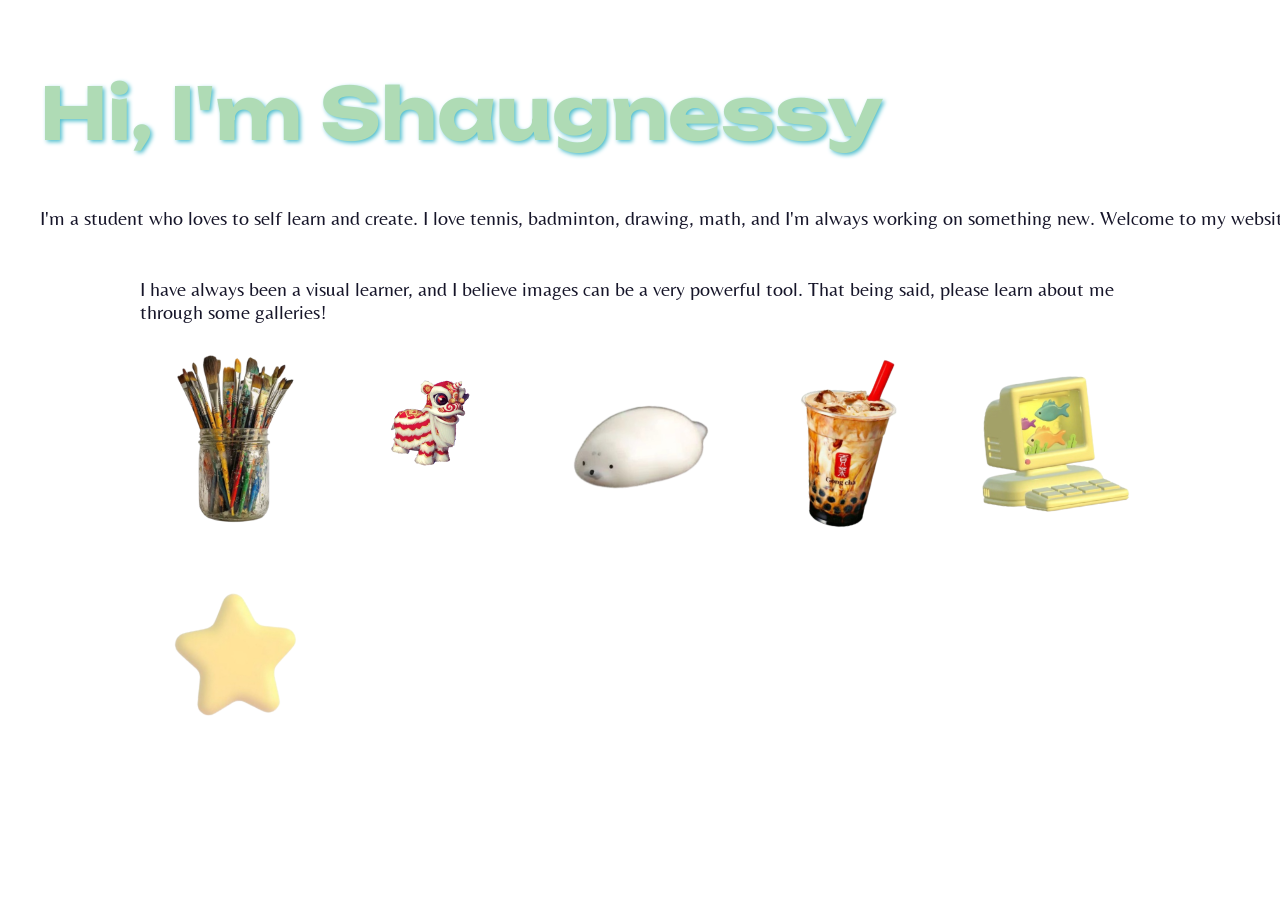
==== index.html @ 27c122ce "minor edits to text" ====
<!DOCTYPE html>
<html lang="en">
    <head>
        <title>Shaugnessy's website</title>
        <!-- getting google fonts -->
        <link rel="preconnect" href="https://fonts.googleapis.com">
        <link rel="preconnect" href="https://fonts.gstatic.com" crossorigin>
        <link href="https://fonts.googleapis.com/css2?family=Unbounded:wght@200..900&display=swap" rel="stylesheet">
        <link href="https://fonts.googleapis.com/css2?family=Belleza&family=Unbounded:wght@200..900&display=swap" rel="stylesheet">

        <link rel="stylesheet" href="shaugnessy.css" />
    </head>
    <body> 
        <div class="hero">
            <div class="hero-left">
                <h1>Hi, I'm Shaugnessy</h1>
                <div class="intro">
                    <p>I'm a student who loves to self learn and create. I love tennis, badminton, drawing, math, and I'm always working on something new. Welcome to my website!</p>
                </div>
            </div>
        </div>

        <section id="projects">
            <div class="section-heading">
                <p>I have always been a visual learner, and I believe images can be a very powerful tool. That being said, please learn about me through some galleries!</p>
            </div>

            <div class="gallery-icon-grid">
                <a class="gallery-icon-card" href="art-gallery.html" data-label="Art Gallery">
                    <img src="brushes.png" alt="Art Gallery" class="gallery-icon-image">
                    <span class="gallery-label"></span>
                </a>

                <a class="gallery-icon-card" href="hobby-gallery.html" data-label="Hobby Gallery">
                    <img src="lion-dance.png" alt="Hobby Gallery" class="gallery-icon-image">
                    <span class="gallery-label"></span>
                </a>

                <a class="gallery-icon-card" href="daily-life-gallery.html" data-label="Daily Life Gallery">
                    <img src="seal.png" alt="Daily Life Gallery" class="gallery-icon-image">
                    <span class="gallery-label"></span>
                </a>

                <a class="gallery-icon-card" href="bubble-tea-gallery.html" data-label="Bubble Tea Gallery">
                    <img src="bubble-tea.png" alt="Bubble Tea Gallery" class="gallery-icon-image">
                    <span class="gallery-label"></span>
                </a>

                <a class="gallery-icon-card" href="goals-gallery.html" data-label="Goals Gallery">
                    <img src="computer-fish.png" alt="Goals Gallery" class="gallery-icon-image">
                    <span class="gallery-label"></span>
                </a>

                <a class="gallery-icon-card" href="in-progress-gallery.html" data-label="In Progress Gallery">
                    <img src="star.png" alt="In Progress Gallery" class="gallery-icon-image">
                    <span class="gallery-label"></span>
                </a>
            </div>
        </section>

        <audio id="pencilSound" preload="auto" src="pencil-scratch.mp3"></audio>

        <script>
            const cards = document.querySelectorAll('.gallery-icon-card');
            const sound = document.getElementById('pencilSound');

            function typeLabel(label, text) {
                label.textContent = '';
                let i = 0;
                const interval = setInterval(() => {
                    label.textContent += text[i] || '';
                    i += 1;
                    if (i >= text.length) {
                        clearInterval(interval);
                    }
                }, 35);
                label.dataset.interval = interval;
            }

            cards.forEach(card => {
                const label = card.querySelector('.gallery-label');
                const text = card.dataset.label;

                card.addEventListener('mouseenter', () => {
                    if (sound) {
                        sound.currentTime = 0;
                        sound.play().catch(() => {});
                    }
                    label.textContent = '';
                    typeLabel(label, text);
                });

                card.addEventListener('mouseleave', () => {
                    if (sound) {
                        sound.pause();
                        sound.currentTime = 0;
                    }
                    clearInterval(label.dataset.interval);
                    label.textContent = '';
                });
            });
        </script>

    </body>
</html>
---- shaugnessy.css ----
body {
    background-image: url("https://i.pinimg.com/736x/6d/67/3e/6d673e717aab5b8515f4d5ce5f0f28a6.jpg");
    text-align: center;
    font-family: monospace;
    color:rgb(68, 48, 32);
    animation: fadeIn 1s ease-in;
}

html{
    scroll-behavior: smooth;
}

img {
    max-width: 100%;
    display: block;
}

h1 {
    font-size: 72px;
    font-family: 'Unbounded', 'Times New Roman', serif;
    color: rgb(175, 219, 181);
    text-shadow: 2px 2px 4px #51bfce;
    white-space: nowrap;
}

p{ 
    font-size: 20px;
    font-family: 'Belleza', 'Unbounded', monospace;
    color: rgb(22, 21, 41);
}

.hero {
    display: flex;
    flex-wrap: wrap;
    align-items: flex-start;
    justify-content: space-between;
    gap: 40px;
    margin: 20px auto;
    max-width: 1200px;
    padding: 0 20px;
}

.hero-left {
    flex: 1 1 420px;
    max-width: 520px;
    text-align: left;
    margin-right: auto;
}

.intro {
    text-align: left;
    margin-top: 20px;
    padding-left: 0;
    max-width: 560px;
}

.intro p {
    white-space: nowrap;
    margin: 0;
}

@keyframes fadeIn {
    from {
        opacity: 0;
    }
    to {
        opacity: 1;
    }
}

section {
    margin: 8px auto 24px;
    max-width: 1000px;
    padding: 8px 24px 24px;
}

.section-heading {
    text-align: left;
    margin-bottom: 24px;
}

.section-heading h2 {
    font-family: 'Unbounded', 'Times New Roman', serif;
    color: rgb(68, 48, 32);
    margin-bottom: 8px;
    font-size: 32px;
}

.gallery-icon-grid {
    display: grid;
    grid-template-columns: repeat(auto-fit, minmax(180px, 1fr));
    gap: 18px;
    justify-items: center;
}

.gallery-icon-card {
    position: relative;
    display: flex;
    flex-direction: column;
    align-items: center;
    text-decoration: none;
    overflow: visible;
    transition: transform 0.25s ease;
}

.gallery-label {
    margin-top: 10px;
    color: rgb(92, 58, 32);
    font-family: 'Unbounded', 'Times New Roman', serif;
    font-size: 15px;
    letter-spacing: 0.06em;
    opacity: 0;
    transform: translateY(6px);
    white-space: nowrap;
    overflow: hidden;
    text-align: center;
    background: transparent;
    padding: 0;
    border: none;
}

.gallery-icon-card:hover .gallery-label {
    opacity: 1;
    transform: translateY(0);
}

.gallery-icon-card:hover {
    transform: rotate(-8deg);
}

.gallery-icon-card:nth-child(2) {
    transform: rotate(6deg);
}

.gallery-icon-card:nth-child(3) {
    transform: rotate(-5deg);
}

.gallery-icon-card:nth-child(4) {
    transform: rotate(7deg);
}

.gallery-icon-card:nth-child(5) {
    transform: rotate(-6deg);
}

.gallery-icon-card:nth-child(6) {
    transform: rotate(5deg);
}

.gallery-icon-card:hover {
    transform: translateY(-4px) rotate(0deg);
}

.gallery-icon-image {
    width: 100%;
    max-width: 260px;
    height: auto;
    object-fit: contain;
    display: block;
    border-radius: 0;
    border: none;
    filter: none;
    background: transparent;
}

.portfolio-grid {
    display: grid;
    grid-template-columns: repeat(auto-fit, minmax(220px, 1fr));
    gap: 24px;
}

.portfolio-card {
    background: rgba(255, 255, 255, 0.95);
    border-radius: 18px;
    overflow: hidden;
    box-shadow: 0 10px 24px rgba(68, 48, 32, 0.12);
    transition: transform 0.2s ease, box-shadow 0.2s ease;
    cursor: pointer;
}

.portfolio-card:hover {
    transform: translateY(-4px);
    box-shadow: 0 14px 28px rgba(68, 48, 32, 0.18);
}

.portfolio-card img {
    width: 100%;
    height: 180px;
    object-fit: cover;
}

.image-modal {
    position: fixed;
    inset: 0;
    background: rgba(20, 18, 22, 0.8);
    display: none;
    align-items: center;
    justify-content: center;
    padding: 24px;
    z-index: 1000;
}

.image-modal.active {
    display: flex;
}

.image-modal-content {
    position: relative;
    max-width: min(90vw, 900px);
    background: white;
    border-radius: 20px;
    padding: 20px;
    box-shadow: 0 20px 40px rgba(0, 0, 0, 0.25);
}

.image-modal-content img {
    width: min(80vw, 760px);
    max-height: 75vh;
    object-fit: contain;
    border-radius: 12px;
}

.image-modal-content p {
    margin: 12px 0 0;
    text-align: center;
    font-size: 18px;
    color: rgb(68, 48, 32);
}

.image-modal-close {
    position: absolute;
    top: 10px;
    right: 10px;
    border: none;
    background: rgba(68, 48, 32, 0.9);
    color: white;
    width: 36px;
    height: 36px;
    border-radius: 50%;
    font-size: 24px;
    cursor: pointer;
}

body.modal-open {
    overflow: hidden;
}

.portfolio-info {
    padding: 16px;
    text-align: left;
}

.portfolio-info h3 {
    font-family: 'Unbounded', 'Times New Roman', serif;
    margin: 0 0 6px;
    color: rgb(68, 48, 32);
    font-size: 18px;
}

.portfolio-info p {
    margin: 0;
    font-size: 15px;
    line-height: 1.5;
    color: rgb(92, 74, 56);
}
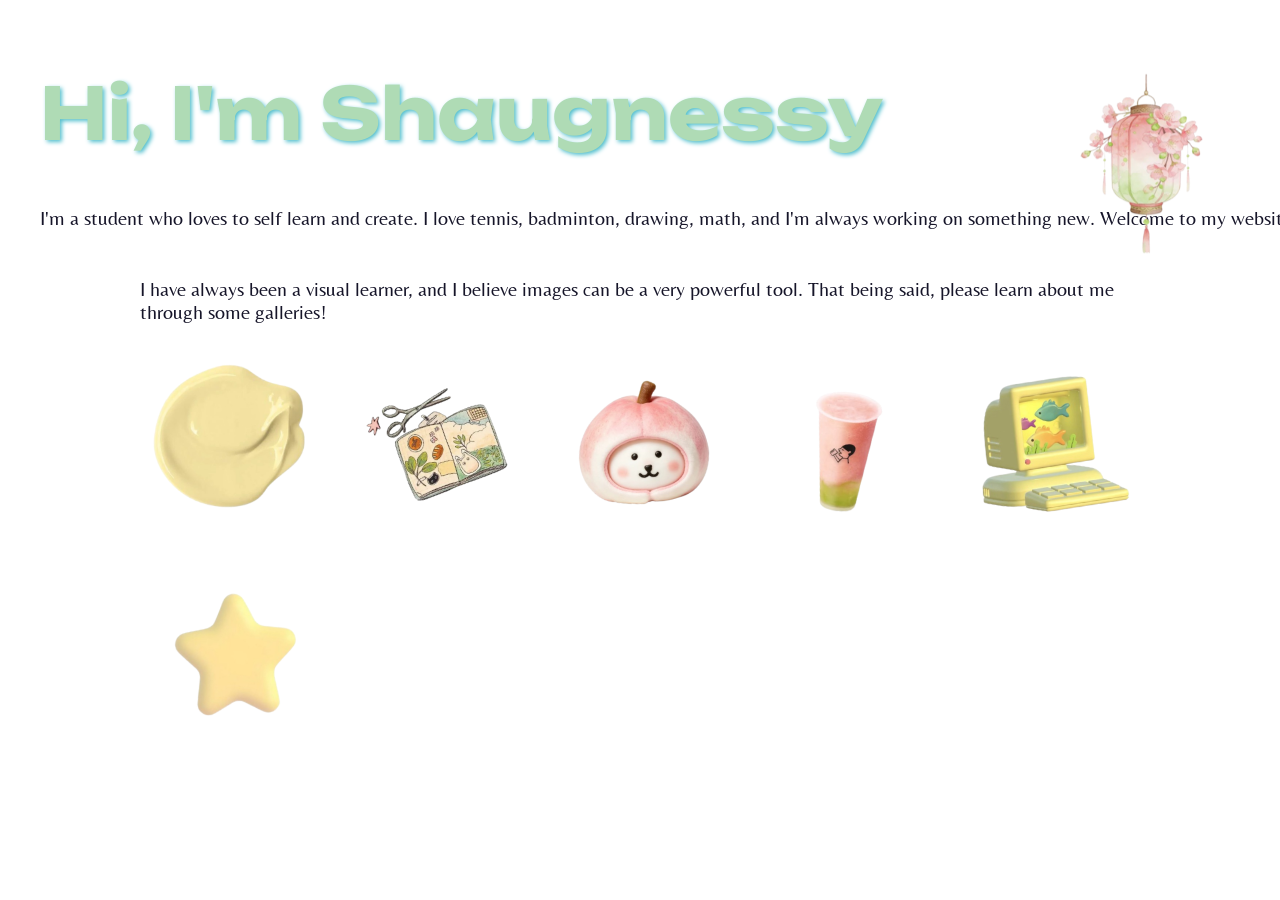
==== commit 2aee3ea5: "new icons and mouse trail" ====
--- a/index.html
+++ b/index.html
@@ -11,6 +11,9 @@
         <link rel="stylesheet" href="shaugnessy.css" />
     </head>
     <body> 
+        <div id="nature-trail"></div>
+        <div id="lantern"></div>
+
         <div class="hero">
             <div class="hero-left">
                 <h1>Hi, I'm Shaugnessy</h1>
@@ -63,6 +66,33 @@
         <script>
             const cards = document.querySelectorAll('.gallery-icon-card');
             const sound = document.getElementById('pencilSound');
+            const natureTrail = document.getElementById('nature-trail');
+
+            function createNaturePiece(x, y) {
+                const piece = document.createElement('div');
+                const types = ['petal', 'leaf', 'flower'];
+                const type = types[Math.floor(Math.random() * types.length)];
+                piece.className = `nature-piece ${type}`;
+                piece.style.left = `${x}px`;
+                piece.style.top = `${y}px`;
+                piece.style.setProperty('--rotate', `${Math.random() * 360}deg`);
+                piece.style.setProperty('--drift-x', `${(Math.random() - 0.5) * 80}px`);
+                natureTrail.appendChild(piece);
+
+                setTimeout(() => piece.remove(), 1100);
+            }
+
+            let lastSpawnTime = 0;
+            const spawnInterval = 110;
+
+            document.addEventListener('mousemove', (event) => {
+                const now = performance.now();
+                if (now - lastSpawnTime < spawnInterval) {
+                    return;
+                }
+                lastSpawnTime = now;
+                createNaturePiece(event.clientX, event.clientY);
+            });
 
             function typeLabel(label, text) {
                 label.textContent = '';
--- a/shaugnessy.css
+++ b/shaugnessy.css
@@ -4,6 +4,92 @@
     font-family: monospace;
     color:rgb(68, 48, 32);
     animation: fadeIn 1s ease-in;
+    position: relative;
+    overflow-x: hidden;
+}
+
+#nature-trail {
+    position: fixed;
+    inset: 0;
+    pointer-events: none;
+    z-index: 9999;
+}
+
+#lantern {
+    position: fixed;
+    top: 24px;
+    right: 34px;
+    width: 200px;
+    height: 280px;
+    background-image: url('lantern.png');
+    background-size: contain;
+    background-repeat: no-repeat;
+    background-position: center;
+    pointer-events: none;
+    animation: lanternDrop 1.4s ease-out forwards;
+    z-index: 10000;
+}
+
+@keyframes lanternDrop {
+    0% {
+        transform: translateY(-160px) scale(0.9);
+        opacity: 0;
+    }
+    60% {
+        transform: translateY(10px) scale(1);
+        opacity: 1;
+    }
+    100% {
+        transform: translateY(0) scale(1);
+        opacity: 1;
+    }
+}
+
+.nature-piece {
+    position: absolute;
+    transform: translate(-50%, -50%) rotate(var(--rotate));
+    opacity: 0;
+    animation: natureFloat 1.1s ease-out forwards;
+}
+
+.petal,
+.leaf,
+.flower {
+    width: 45px;
+    height: 45px;
+    background-repeat: no-repeat;
+    background-position: center;
+    background-size: contain;
+    display: inline-block;
+    background-color: transparent;
+}
+
+.petal {
+    background-image: url('petal.png');
+}
+
+.leaf {
+    background-image: url('leaf.png');
+    border-radius: 50% 40% 50% 40%;
+}
+
+.flower {
+    background-image: url('flower.png');
+    border-radius: 50%;
+}
+
+@keyframes natureFloat {
+    0% {
+        opacity: 0;
+        transform: translate(-50%, -50%) rotate(var(--rotate)) scale(0.6);
+    }
+    20% {
+        opacity: 0.8;
+    }
+    100% {
+        opacity: 0;
+        transform: translate(calc(-50% + var(--drift-x)), calc(-50% - 110px)) rotate(calc(var(--rotate) + 35deg)) scale(1.2);
+    }
 }
 
 html{
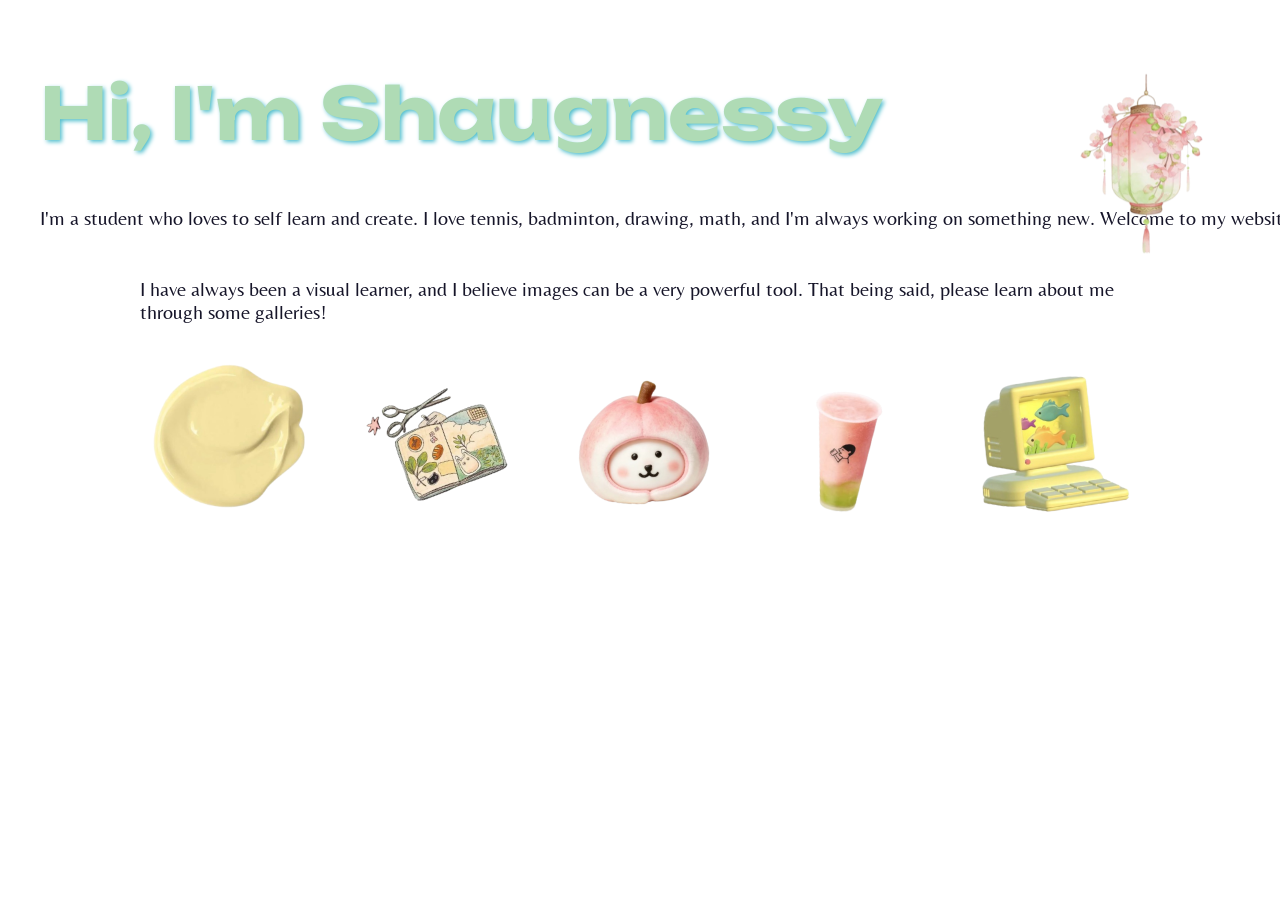
==== commit c41ab060: "updated icons" ====
--- a/index.html
+++ b/index.html
@@ -54,10 +54,6 @@
                     <span class="gallery-label"></span>
                 </a>
 
-                <a class="gallery-icon-card" href="in-progress-gallery.html" data-label="In Progress Gallery">
-                    <img src="star.png" alt="In Progress Gallery" class="gallery-icon-image">
-                    <span class="gallery-label"></span>
-                </a>
             </div>
         </section>
 
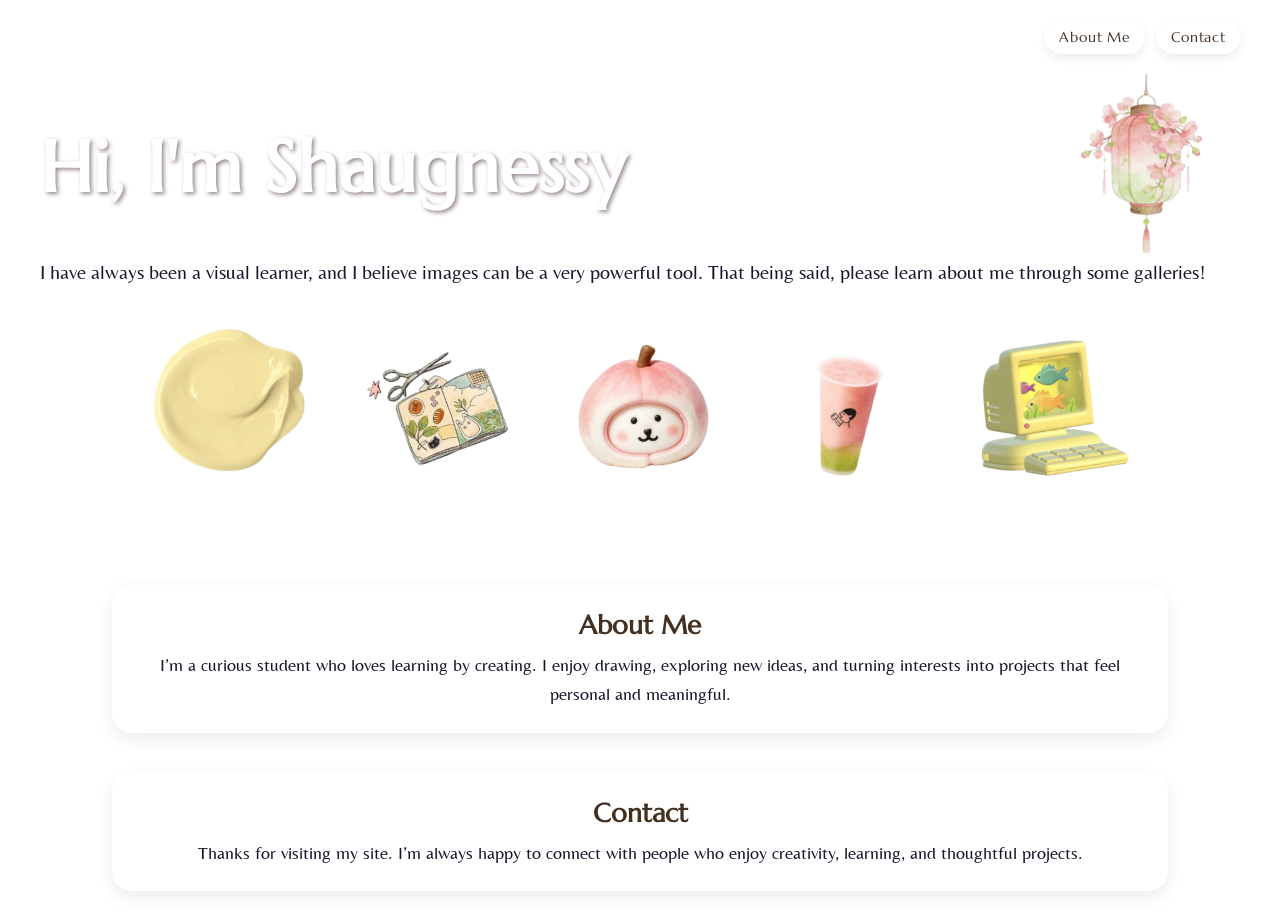
==== commit 6c04bb89: "main page edits and updates to galleries" ====
--- a/index.html
+++ b/index.html
@@ -7,6 +7,7 @@
         <link rel="preconnect" href="https://fonts.gstatic.com" crossorigin>
         <link href="https://fonts.googleapis.com/css2?family=Unbounded:wght@200..900&display=swap" rel="stylesheet">
         <link href="https://fonts.googleapis.com/css2?family=Belleza&family=Unbounded:wght@200..900&display=swap" rel="stylesheet">
+        <link href="https://fonts.googleapis.com/css2?family=Marcellus&display=swap" rel="stylesheet">
 
         <link rel="stylesheet" href="shaugnessy.css" />
     </head>
@@ -14,20 +15,21 @@
         <div id="nature-trail"></div>
         <div id="lantern"></div>
 
+        <nav class="top-nav" aria-label="Main navigation">
+            <a href="#about">About Me</a>
+            <a href="#contact">Contact</a>
+        </nav>
+
         <div class="hero">
             <div class="hero-left">
                 <h1>Hi, I'm Shaugnessy</h1>
                 <div class="intro">
-                    <p>I'm a student who loves to self learn and create. I love tennis, badminton, drawing, math, and I'm always working on something new. Welcome to my website!</p>
+                    <p>I have always been a visual learner, and I believe images can be a very powerful tool. That being said, please learn about me through some galleries!</p>
                 </div>
             </div>
         </div>
 
         <section id="projects">
-            <div class="section-heading">
-                <p>I have always been a visual learner, and I believe images can be a very powerful tool. That being said, please learn about me through some galleries!</p>
-            </div>
-
             <div class="gallery-icon-grid">
                 <a class="gallery-icon-card" href="art-gallery.html" data-label="Art Gallery">
                     <img src="brushes.png" alt="Art Gallery" class="gallery-icon-image">
@@ -55,6 +57,16 @@
                 </a>
 
             </div>
+        </section>
+
+        <section id="about" class="info-panel">
+            <h2>About Me</h2>
+            <p>I’m a curious student who loves learning by creating. I enjoy drawing, exploring new ideas, and turning interests into projects that feel personal and meaningful.</p>
+        </section>
+
+        <section id="contact" class="info-panel">
+            <h2>Contact</h2>
+            <p>Thanks for visiting my site. I’m always happy to connect with people who enjoy creativity, learning, and thoughtful projects.</p>
         </section>
 
         <audio id="pencilSound" preload="auto" src="pencil-scratch.mp3"></audio>
--- a/shaugnessy.css
+++ b/shaugnessy.css
@@ -6,6 +6,66 @@
     animation: fadeIn 1s ease-in;
     position: relative;
     overflow-x: hidden;
+}
+
+nav {
+    padding-top: 20px;
+}
+
+nav ul {
+    list-style: none;
+    margin: 0;
+    padding: 0;
+    display: flex;
+    justify-content: center;
+    gap: 12px;
+}
+
+nav li {
+    margin: 0;
+}
+
+nav a {
+    text-decoration: none;
+    color: rgb(68, 48, 32);
+    font-family: 'Marcellus', 'Times New Roman', serif;
+    padding: 8px 14px;
+    border-radius: 999px;
+    background: rgba(255, 255, 255, 0.9);
+    box-shadow: 0 4px 10px rgba(0, 0, 0, 0.08);
+    transition: transform 0.2s ease, box-shadow 0.2s ease;
+}
+
+nav a:hover {
+    transform: translateY(-2px);
+    box-shadow: 0 6px 14px rgba(0, 0, 0, 0.12);
+}
+
+.top-nav {
+    display: flex;
+    justify-content: flex-end;
+    gap: 12px;
+    max-width: 1200px;
+    margin: 20px auto 0;
+    padding: 0 20px;
+}
+
+.top-nav a {
+    text-decoration: none;
+    font-family: 'Marcellus', 'Times New Roman', serif;
+    font-size: 14px;
+    letter-spacing: 0.06em;
+    color: rgb(68, 48, 32);
+    padding: 8px 14px;
+    border-radius: 999px;
+    background: rgba(255, 255, 255, 0.8);
+    box-shadow: 0 4px 10px rgba(0, 0, 0, 0.08);
+    transition: transform 0.2s ease, box-shadow 0.2s ease;
+}
+
+.top-nav a:hover {
+    transform: translateY(-2px);
+    box-shadow: 0 6px 14px rgba(0, 0, 0, 0.12);
 }
 
 #nature-trail {
@@ -103,15 +163,15 @@
 
 h1 {
     font-size: 72px;
-    font-family: 'Unbounded', 'Times New Roman', serif;
-    color: rgb(175, 219, 181);
-    text-shadow: 2px 2px 4px #51bfce;
+    font-family: 'Marcellus', 'Times New Roman', serif;
+    color: rgb(255, 255, 255);
+    text-shadow: 2px 2px 4px #96888e;
     white-space: nowrap;
 }
 
 p{ 
     font-size: 20px;
-    font-family: 'Belleza', 'Unbounded', monospace;
+    font-family: 'Belleza', 'Marcellus', monospace;
     color: rgb(22, 21, 41);
 }
 
@@ -160,16 +220,36 @@
     padding: 8px 24px 24px;
 }
 
+.info-panel {
+    background: rgba(255, 255, 255, 0.84);
+    border-radius: 20px;
+    padding: 24px 28px;
+    box-shadow: 0 6px 18px rgba(0, 0, 0, 0.08);
+    margin-top: 40px;
+}
+
+.info-panel h2 {
+    font-family: 'Marcellus', 'Times New Roman', serif;
+    color: rgb(68, 48, 32);
+    margin: 0 0 10px;
+    font-size: 26px;
+}
+
+.info-panel p {
+    margin: 0;
+    font-size: 18px;
+    line-height: 1.6;
+}
+
 .section-heading {
     text-align: left;
     margin-bottom: 24px;
 }
 
 .section-heading h2 {
-    font-family: 'Unbounded', 'Times New Roman', serif;
-    color: rgb(68, 48, 32);
-    margin-bottom: 8px;
-    font-size: 32px;
+    font-family: "Marcellus", serif;
+    font-weight: 400;
+    font-style: normal;
 }
 
 .gallery-icon-grid {
@@ -187,27 +267,32 @@
     text-decoration: none;
     overflow: visible;
     transition: transform 0.25s ease;
+    padding-bottom: 24px;
 }
 
 .gallery-label {
     margin-top: 10px;
     color: rgb(92, 58, 32);
-    font-family: 'Unbounded', 'Times New Roman', serif;
+    font-family: 'Marcellus', 'Times New Roman', serif;
     font-size: 15px;
     letter-spacing: 0.06em;
     opacity: 0;
-    transform: translateY(6px);
+    transform: translateX(-50%) translateY(6px);
     white-space: nowrap;
     overflow: hidden;
     text-align: center;
     background: transparent;
     padding: 0;
     border: none;
+    position: absolute;
+    bottom: 0;
+    left: 50%;
+    min-height: 18px;
 }
 
 .gallery-icon-card:hover .gallery-label {
     opacity: 1;
-    transform: translateY(0);
+    transform: translateX(-50%) translateY(0);
 }
 
 .gallery-icon-card:hover {
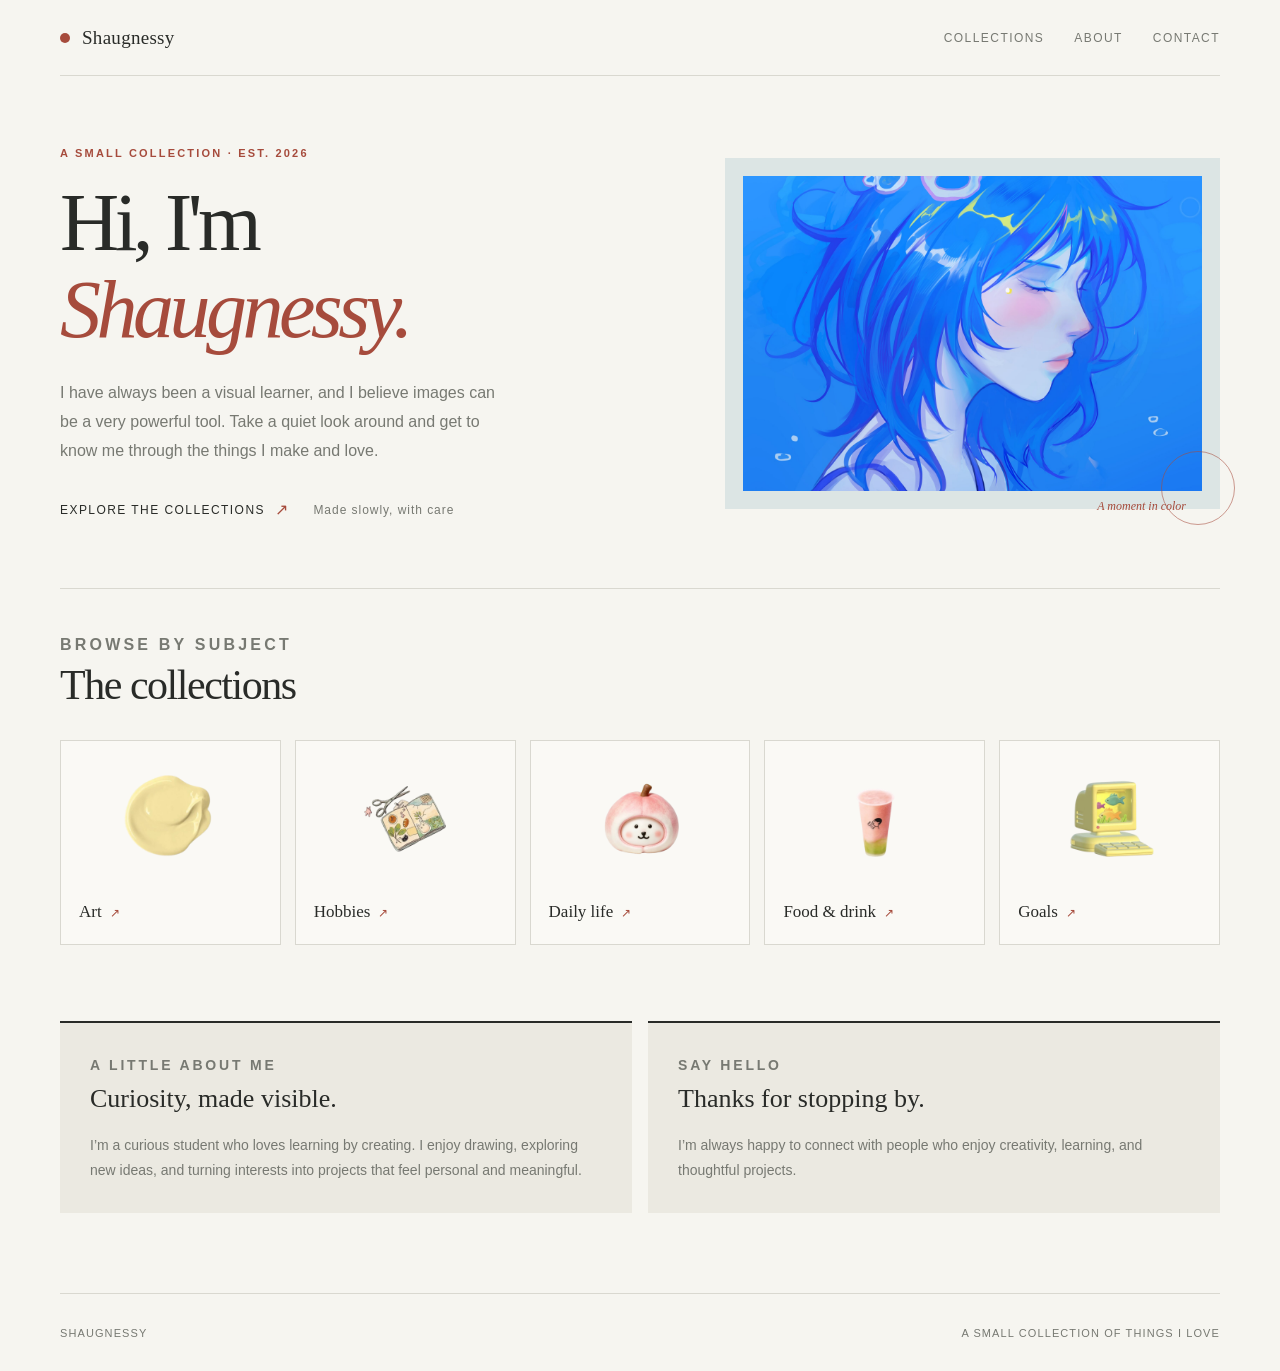
==== commit 1f9c5436: "styled better" ====
--- a/index.html
+++ b/index.html
@@ -1,143 +1,88 @@
 <!DOCTYPE html>
 <html lang="en">
     <head>
-        <title>Shaugnessy's website</title>
-        <!-- getting google fonts -->
-        <link rel="preconnect" href="https://fonts.googleapis.com">
-        <link rel="preconnect" href="https://fonts.gstatic.com" crossorigin>
-        <link href="https://fonts.googleapis.com/css2?family=Unbounded:wght@200..900&display=swap" rel="stylesheet">
-        <link href="https://fonts.googleapis.com/css2?family=Belleza&family=Unbounded:wght@200..900&display=swap" rel="stylesheet">
-        <link href="https://fonts.googleapis.com/css2?family=Marcellus&display=swap" rel="stylesheet">
-
+        <meta charset="UTF-8" />
+        <meta name="viewport" content="width=device-width, initial-scale=1.0" />
+        <meta name="theme-color" content="#f6f5f0" />
+        <meta name="description" content="A collection of Shaugnessy's art, interests, and everyday inspirations." />
+        <title>Shaugnessy — A Small Collection</title>
         <link rel="stylesheet" href="shaugnessy.css" />
     </head>
-    <body> 
-        <div id="nature-trail"></div>
-        <div id="lantern"></div>
-
-        <nav class="top-nav" aria-label="Main navigation">
-            <a href="#about">About Me</a>
-            <a href="#contact">Contact</a>
+    <body>
+        <nav class="site-nav" aria-label="Main navigation">
+            <a class="site-mark" href="index.html">Shaugnessy</a>
+            <ul class="nav-links">
+                <li><a href="#projects">Collections</a></li>
+                <li><a href="#about">About</a></li>
+                <li><a href="#contact">Contact</a></li>
+            </ul>
         </nav>
 
-        <div class="hero">
-            <div class="hero-left">
-                <h1>Hi, I'm Shaugnessy</h1>
-                <div class="intro">
-                    <p>I have always been a visual learner, and I believe images can be a very powerful tool. That being said, please learn about me through some galleries!</p>
+        <main>
+            <section class="hero" aria-labelledby="welcome-heading">
+                <div class="hero-left">
+                    <p class="eyebrow">A small collection · Est. 2026</p>
+                    <h1 id="welcome-heading">Hi, I'm <span>Shaugnessy.</span></h1>
+                    <div class="intro">
+                        <p>I have always been a visual learner, and I believe images can be a very powerful tool. Take a quiet look around and get to know me through the things I make and love.</p>
+                    </div>
+                    <div class="hero-actions">
+                        <a class="text-link" href="#projects">Explore the collections</a>
+                        <span class="hero-note">Made slowly, with care</span>
+                    </div>
                 </div>
+                <div class="hero-art">
+                    <img src="Illustration185.jpg" alt="A featured illustration from Shaugnessy's collection" />
+                    <p class="art-caption">A moment in color</p>
+                </div>
+            </section>
+
+            <section id="projects" class="home-section" aria-labelledby="collections-heading">
+                <div class="section-heading">
+                    <p class="section-kicker">Browse by subject</p>
+                    <h2 id="collections-heading">The collections</h2>
+                </div>
+                <div class="gallery-icon-grid">
+                    <a class="gallery-icon-card" href="art-gallery.html">
+                        <img src="brushes.png" alt="" class="gallery-icon-image" />
+                        <span class="gallery-label">Art</span>
+                    </a>
+                    <a class="gallery-icon-card" href="hobby-gallery.html">
+                        <img src="lion-dance.png" alt="" class="gallery-icon-image" />
+                        <span class="gallery-label">Hobbies</span>
+                    </a>
+                    <a class="gallery-icon-card" href="daily-life-gallery.html">
+                        <img src="seal.png" alt="" class="gallery-icon-image" />
+                        <span class="gallery-label">Daily life</span>
+                    </a>
+                    <a class="gallery-icon-card" href="bubble-tea-gallery.html">
+                        <img src="bubble-tea.png" alt="" class="gallery-icon-image" />
+                        <span class="gallery-label">Food &amp; drink</span>
+                    </a>
+                    <a class="gallery-icon-card" href="goals-gallery.html">
+                        <img src="computer-fish.png" alt="" class="gallery-icon-image" />
+                        <span class="gallery-label">Goals</span>
+                    </a>
+                </div>
+            </section>
+
+            <div class="info-wrap">
+                <section id="about" class="info-panel">
+                    <p class="section-kicker">A little about me</p>
+                    <h2>Curiosity, made visible.</h2>
+                    <p>I’m a curious student who loves learning by creating. I enjoy drawing, exploring new ideas, and turning interests into projects that feel personal and meaningful.</p>
+                </section>
+                <section id="contact" class="info-panel">
+                    <p class="section-kicker">Say hello</p>
+                    <h2>Thanks for stopping by.</h2>
+                    <p>I’m always happy to connect with people who enjoy creativity, learning, and thoughtful projects.</p>
+                </section>
             </div>
-        </div>
+        </main>
 
-        <section id="projects">
-            <div class="gallery-icon-grid">
-                <a class="gallery-icon-card" href="art-gallery.html" data-label="Art Gallery">
-                    <img src="brushes.png" alt="Art Gallery" class="gallery-icon-image">
-                    <span class="gallery-label"></span>
-                </a>
-
-                <a class="gallery-icon-card" href="hobby-gallery.html" data-label="Hobby Gallery">
-                    <img src="lion-dance.png" alt="Hobby Gallery" class="gallery-icon-image">
-                    <span class="gallery-label"></span>
-                </a>
-
-                <a class="gallery-icon-card" href="daily-life-gallery.html" data-label="Daily Life Gallery">
-                    <img src="seal.png" alt="Daily Life Gallery" class="gallery-icon-image">
-                    <span class="gallery-label"></span>
-                </a>
-
-                <a class="gallery-icon-card" href="bubble-tea-gallery.html" data-label="Bubble Tea Gallery">
-                    <img src="bubble-tea.png" alt="Bubble Tea Gallery" class="gallery-icon-image">
-                    <span class="gallery-label"></span>
-                </a>
-
-                <a class="gallery-icon-card" href="goals-gallery.html" data-label="Goals Gallery">
-                    <img src="computer-fish.png" alt="Goals Gallery" class="gallery-icon-image">
-                    <span class="gallery-label"></span>
-                </a>
-
-            </div>
-        </section>
-
-        <section id="about" class="info-panel">
-            <h2>About Me</h2>
-            <p>I’m a curious student who loves learning by creating. I enjoy drawing, exploring new ideas, and turning interests into projects that feel personal and meaningful.</p>
-        </section>
-
-        <section id="contact" class="info-panel">
-            <h2>Contact</h2>
-            <p>Thanks for visiting my site. I’m always happy to connect with people who enjoy creativity, learning, and thoughtful projects.</p>
-        </section>
-
-        <audio id="pencilSound" preload="auto" src="pencil-scratch.mp3"></audio>
-
-        <script>
-            const cards = document.querySelectorAll('.gallery-icon-card');
-            const sound = document.getElementById('pencilSound');
-            const natureTrail = document.getElementById('nature-trail');
-
-            function createNaturePiece(x, y) {
-                const piece = document.createElement('div');
-                const types = ['petal', 'leaf', 'flower'];
-                const type = types[Math.floor(Math.random() * types.length)];
-                piece.className = `nature-piece ${type}`;
-                piece.style.left = `${x}px`;
-                piece.style.top = `${y}px`;
-                piece.style.setProperty('--rotate', `${Math.random() * 360}deg`);
-                piece.style.setProperty('--drift-x', `${(Math.random() - 0.5) * 80}px`);
-                natureTrail.appendChild(piece);
-
-                setTimeout(() => piece.remove(), 1100);
-            }
-
-            let lastSpawnTime = 0;
-            const spawnInterval = 110;
-
-            document.addEventListener('mousemove', (event) => {
-                const now = performance.now();
-                if (now - lastSpawnTime < spawnInterval) {
-                    return;
-                }
-                lastSpawnTime = now;
-                createNaturePiece(event.clientX, event.clientY);
-            });
-
-            function typeLabel(label, text) {
-                label.textContent = '';
-                let i = 0;
-                const interval = setInterval(() => {
-                    label.textContent += text[i] || '';
-                    i += 1;
-                    if (i >= text.length) {
-                        clearInterval(interval);
-                    }
-                }, 35);
-                label.dataset.interval = interval;
-            }
-
-            cards.forEach(card => {
-                const label = card.querySelector('.gallery-label');
-                const text = card.dataset.label;
-
-                card.addEventListener('mouseenter', () => {
-                    if (sound) {
-                        sound.currentTime = 0;
-                        sound.play().catch(() => {});
-                    }
-                    label.textContent = '';
-                    typeLabel(label, text);
-                });
-
-                card.addEventListener('mouseleave', () => {
-                    if (sound) {
-                        sound.pause();
-                        sound.currentTime = 0;
-                    }
-                    clearInterval(label.dataset.interval);
-                    label.textContent = '';
-                });
-            });
-        </script>
-
+        <footer class="site-footer">
+            <a href="index.html">Shaugnessy</a>
+            <span>A small collection of things I love</span>
+        </footer>
     </body>
-</html>+</html>
--- a/shaugnessy.css
+++ b/shaugnessy.css
@@ -1,375 +1,412 @@
+:root {
+    color-scheme: light;
+    --paper: #f6f5f0;
+    --paper-deep: #ebe9e1;
+    --ink: #292b28;
+    --muted: #777972;
+    --line: #d9d8d0;
+    --red: #a64b3c;
+    --frost: #dce5e4;
+    --white: #fffefa;
+    --content-width: 1160px;
+}
+
+* {
+    box-sizing: border-box;
+}
+
+html {
+    scroll-behavior: smooth;
+}
+
 body {
-    background-image: url("https://i.pinimg.com/736x/6d/67/3e/6d673e717aab5b8515f4d5ce5f0f28a6.jpg");
-    text-align: center;
-    font-family: monospace;
-    color:rgb(68, 48, 32);
-    animation: fadeIn 1s ease-in;
-    position: relative;
-    overflow-x: hidden;
-}
-
-nav {
-    padding-top: 20px;
-}
-
-nav ul {
-    list-style: none;
+    margin: 0;
+    background: var(--paper);
+    color: var(--ink);
+    font-family: "Helvetica Neue", Arial, sans-serif;
+    font-size: 16px;
+    line-height: 1.65;
+    -webkit-font-smoothing: antialiased;
+}
+
+img {
+    display: block;
+    max-width: 100%;
+}
+
+a {
+    color: inherit;
+}
+
+a:focus-visible,
+button:focus-visible {
+    outline: 2px solid var(--red);
+    outline-offset: 4px;
+}
+
+.site-nav {
+    width: min(var(--content-width), calc(100% - 64px));
+    min-height: 76px;
+    margin: 0 auto;
+    display: flex;
+    align-items: center;
+    justify-content: space-between;
+    border-bottom: 1px solid var(--line);
+}
+
+.site-mark {
+    display: inline-flex;
+    align-items: center;
+    gap: 12px;
+    color: var(--ink);
+    font-family: Georgia, "Times New Roman", serif;
+    font-size: 19px;
+    letter-spacing: 0.015em;
+    text-decoration: none;
+}
+
+.site-mark::before {
+    width: 10px;
+    height: 10px;
+    border-radius: 50%;
+    background: var(--red);
+    content: "";
+}
+
+.nav-links {
+    display: flex;
+    align-items: center;
+    gap: 30px;
     margin: 0;
     padding: 0;
-    display: flex;
-    justify-content: center;
-    gap: 12px;
-}
-
-nav li {
+    list-style: none;
+}
+
+.nav-links a,
+.top-nav a {
+    color: var(--muted);
+    font-size: 12px;
+    letter-spacing: 0.12em;
+    text-decoration: none;
+    text-transform: uppercase;
+    transition: color 180ms ease;
+}
+
+.nav-links a:hover,
+.top-nav a:hover {
+    color: var(--red);
+}
+
+.hero {
+    width: min(var(--content-width), calc(100% - 64px));
+    min-height: 470px;
+    margin: 0 auto;
+    padding: 68px 0 64px;
+    display: grid;
+    grid-template-columns: minmax(0, 1fr) minmax(320px, 0.88fr);
+    align-items: center;
+    gap: clamp(36px, 8vw, 110px);
+}
+
+.hero-left {
+    max-width: 580px;
+}
+
+.eyebrow,
+.section-kicker {
+    margin: 0 0 18px;
+    color: var(--red);
+    font-size: 11px;
+    font-weight: 600;
+    letter-spacing: 0.2em;
+    text-transform: uppercase;
+}
+
+h1,
+h2,
+h3 {
+    font-family: Georgia, "Times New Roman", serif;
+    font-weight: 400;
+}
+
+.hero h1 {
+    max-width: 560px;
     margin: 0;
-}
-
-nav a {
-    text-decoration: none;
-    color: rgb(68, 48, 32);
-    font-family: 'Marcellus', 'Times New Roman', serif;
-    padding: 8px 14px;
-    border-radius: 999px;
-    background: rgba(255, 255, 255, 0.9);
-    box-shadow: 0 4px 10px rgba(0, 0, 0, 0.08);
-    transition: transform 0.2s ease, box-shadow 0.2s ease;
-}
-
-nav a:hover {
-    transform: translateY(-2px);
-    box-shadow: 0 6px 14px rgba(0, 0, 0, 0.12);
-}
-
-.top-nav {
-    display: flex;
-    justify-content: flex-end;
-    gap: 12px;
-    max-width: 1200px;
-    margin: 20px auto 0;
-    padding: 0 20px;
-}
-
-.top-nav a {
-    text-decoration: none;
-    font-family: 'Marcellus', 'Times New Roman', serif;
-    font-size: 14px;
-    letter-spacing: 0.06em;
-    color: rgb(68, 48, 32);
-    padding: 8px 14px;
-    border-radius: 999px;
-    background: rgba(255, 255, 255, 0.8);
-    box-shadow: 0 4px 10px rgba(0, 0, 0, 0.08);
-    transition: transform 0.2s ease, box-shadow 0.2s ease;
-}
-
-.top-nav a:hover {
-    transform: translateY(-2px);
-    box-shadow: 0 6px 14px rgba(0, 0, 0, 0.12);
-}
-
-#nature-trail {
-    position: fixed;
-    inset: 0;
-    pointer-events: none;
-    z-index: 9999;
-}
-
-#lantern {
-    position: fixed;
-    top: 24px;
-    right: 34px;
-    width: 200px;
-    height: 280px;
-    background-image: url('lantern.png');
-    background-size: contain;
-    background-repeat: no-repeat;
-    background-position: center;
-    pointer-events: none;
-    animation: lanternDrop 1.4s ease-out forwards;
-    z-index: 10000;
-}
-
-@keyframes lanternDrop {
-    0% {
-        transform: translateY(-160px) scale(0.9);
-        opacity: 0;
-    }
-    60% {
-        transform: translateY(10px) scale(1);
-        opacity: 1;
-    }
-    100% {
-        transform: translateY(0) scale(1);
-        opacity: 1;
-    }
-}
-
-.nature-piece {
-    position: absolute;
-    transform: translate(-50%, -50%) rotate(var(--rotate));
-    opacity: 0;
-    animation: natureFloat 1.1s ease-out forwards;
-}
-
-.petal,
-.leaf,
-.flower {
-    width: 45px;
-    height: 45px;
-    background-repeat: no-repeat;
-    background-position: center;
-    background-size: contain;
-    display: inline-block;
-    background-color: transparent;
-}
-
-.petal {
-    background-image: url('petal.png');
-}
-
-.leaf {
-    background-image: url('leaf.png');
-    border-radius: 50% 40% 50% 40%;
-}
-
-.flower {
-    background-image: url('flower.png');
-    border-radius: 50%;
-}
-
-@keyframes natureFloat {
-    0% {
-        opacity: 0;
-        transform: translate(-50%, -50%) rotate(var(--rotate)) scale(0.6);
-    }
-    20% {
-        opacity: 0.8;
-    }
-    100% {
-        opacity: 0;
-        transform: translate(calc(-50% + var(--drift-x)), calc(-50% - 110px)) rotate(calc(var(--rotate) + 35deg)) scale(1.2);
-    }
-}
-
-html{
-    scroll-behavior: smooth;
-}
-
-img {
-    max-width: 100%;
+    font-size: clamp(48px, 6.5vw, 82px);
+    letter-spacing: -0.055em;
+    line-height: 1.06;
+}
+
+.hero h1 span {
     display: block;
-}
-
-h1 {
-    font-size: 72px;
-    font-family: 'Marcellus', 'Times New Roman', serif;
-    color: rgb(255, 255, 255);
-    text-shadow: 2px 2px 4px #96888e;
-    white-space: nowrap;
-}
-
-p{ 
-    font-size: 20px;
-    font-family: 'Belleza', 'Marcellus', monospace;
-    color: rgb(22, 21, 41);
-}
-
-.hero {
+    color: var(--red);
+    font-style: italic;
+}
+
+.intro {
+    max-width: 450px;
+    margin-top: 25px;
+}
+
+.intro p,
+.section-heading p,
+.info-panel p {
+    margin: 0;
+    color: var(--muted);
+    font-size: 16px;
+    line-height: 1.8;
+}
+
+.hero-actions {
     display: flex;
     flex-wrap: wrap;
+    align-items: center;
+    gap: 24px;
+    margin-top: 32px;
+}
+
+.text-link {
+    display: inline-flex;
+    align-items: center;
+    gap: 10px;
+    color: var(--ink);
+    font-size: 12px;
+    letter-spacing: 0.12em;
+    text-decoration: none;
+    text-transform: uppercase;
+}
+
+.text-link::after {
+    color: var(--red);
+    content: "↗";
+    font-size: 16px;
+}
+
+.hero-note {
+    color: var(--muted);
+    font-size: 12px;
+    letter-spacing: 0.08em;
+}
+
+.hero-art {
+    position: relative;
+    min-height: 350px;
+    padding: 18px;
+    background: var(--frost);
+}
+
+.hero-art img {
+    width: 100%;
+    height: 315px;
+    object-fit: cover;
+    object-position: center;
+}
+
+.hero-art::after {
+    position: absolute;
+    right: -15px;
+    bottom: -16px;
+    width: 72px;
+    height: 72px;
+    border: 1px solid rgba(166, 75, 60, 0.55);
+    border-radius: 50%;
+    content: "";
+}
+
+.art-caption {
+    position: absolute;
+    right: 34px;
+    bottom: -7px;
+    z-index: 1;
+    margin: 0;
+    color: var(--red);
+    font-family: Georgia, "Times New Roman", serif;
+    font-size: 12px;
+    font-style: italic;
+}
+
+.home-section,
+.info-wrap,
+.gallery-page {
+    width: min(var(--content-width), calc(100% - 64px));
+    margin: 0 auto;
+}
+
+.home-section {
+    padding: 42px 0 76px;
+    border-top: 1px solid var(--line);
+}
+
+.section-heading {
+    margin-bottom: 30px;
+}
+
+.section-heading h2 {
+    margin: 0;
+    font-size: clamp(28px, 3.5vw, 42px);
+    letter-spacing: -0.035em;
+    line-height: 1.2;
+}
+
+.gallery-icon-grid {
+    display: grid;
+    grid-template-columns: repeat(5, minmax(0, 1fr));
+    gap: 14px;
+}
+
+.gallery-icon-card {
+    min-height: 205px;
+    padding: 22px 18px 18px;
+    display: flex;
+    flex-direction: column;
     align-items: flex-start;
     justify-content: space-between;
-    gap: 40px;
-    margin: 20px auto;
-    max-width: 1200px;
-    padding: 0 20px;
-}
-
-.hero-left {
-    flex: 1 1 420px;
-    max-width: 520px;
-    text-align: left;
-    margin-right: auto;
-}
-
-.intro {
-    text-align: left;
-    margin-top: 20px;
-    padding-left: 0;
-    max-width: 560px;
-}
-
-.intro p {
-    white-space: nowrap;
-    margin: 0;
-}
-
-@keyframes fadeIn {
-    from {
-        opacity: 0;
-    }
-    to {
-        opacity: 1;
-    }
-}
-
-section {
-    margin: 8px auto 24px;
-    max-width: 1000px;
-    padding: 8px 24px 24px;
+    border: 1px solid var(--line);
+    background: rgba(255, 254, 250, 0.54);
+    text-decoration: none;
+    transition: background 180ms ease, border-color 180ms ease, transform 180ms ease;
+}
+
+.gallery-icon-card:hover {
+    transform: translateY(-4px);
+    border-color: #bcbab0;
+    background: var(--white);
+}
+
+.gallery-icon-image {
+    width: 106px;
+    height: 106px;
+    align-self: center;
+    object-fit: contain;
+}
+
+.gallery-label {
+    color: var(--ink);
+    font-family: Georgia, "Times New Roman", serif;
+    font-size: 17px;
+}
+
+.gallery-label::after {
+    margin-left: 8px;
+    color: var(--red);
+    content: "↗";
+    font-family: Arial, sans-serif;
+    font-size: 12px;
+}
+
+.info-wrap {
+    padding-bottom: 80px;
+    display: grid;
+    grid-template-columns: 1fr 1fr;
+    gap: 16px;
 }
 
 .info-panel {
-    background: rgba(255, 255, 255, 0.84);
-    border-radius: 20px;
-    padding: 24px 28px;
-    box-shadow: 0 6px 18px rgba(0, 0, 0, 0.08);
-    margin-top: 40px;
+    min-height: 190px;
+    padding: 30px;
+    border-top: 2px solid var(--ink);
+    background: var(--paper-deep);
 }
 
 .info-panel h2 {
-    font-family: 'Marcellus', 'Times New Roman', serif;
-    color: rgb(68, 48, 32);
-    margin: 0 0 10px;
+    margin: 0 0 12px;
     font-size: 26px;
 }
 
 .info-panel p {
-    margin: 0;
-    font-size: 18px;
-    line-height: 1.6;
-}
-
-.section-heading {
-    text-align: left;
-    margin-bottom: 24px;
-}
-
-.section-heading h2 {
-    font-family: "Marcellus", serif;
-    font-weight: 400;
-    font-style: normal;
-}
-
-.gallery-icon-grid {
-    display: grid;
-    grid-template-columns: repeat(auto-fit, minmax(180px, 1fr));
-    gap: 18px;
-    justify-items: center;
-}
-
-.gallery-icon-card {
-    position: relative;
-    display: flex;
-    flex-direction: column;
-    align-items: center;
-    text-decoration: none;
-    overflow: visible;
-    transition: transform 0.25s ease;
-    padding-bottom: 24px;
-}
-
-.gallery-label {
-    margin-top: 10px;
-    color: rgb(92, 58, 32);
-    font-family: 'Marcellus', 'Times New Roman', serif;
-    font-size: 15px;
-    letter-spacing: 0.06em;
-    opacity: 0;
-    transform: translateX(-50%) translateY(6px);
-    white-space: nowrap;
-    overflow: hidden;
-    text-align: center;
-    background: transparent;
-    padding: 0;
-    border: none;
-    position: absolute;
-    bottom: 0;
-    left: 50%;
-    min-height: 18px;
-}
-
-.gallery-icon-card:hover .gallery-label {
-    opacity: 1;
-    transform: translateX(-50%) translateY(0);
-}
-
-.gallery-icon-card:hover {
-    transform: rotate(-8deg);
-}
-
-.gallery-icon-card:nth-child(2) {
-    transform: rotate(6deg);
-}
-
-.gallery-icon-card:nth-child(3) {
-    transform: rotate(-5deg);
-}
-
-.gallery-icon-card:nth-child(4) {
-    transform: rotate(7deg);
-}
-
-.gallery-icon-card:nth-child(5) {
-    transform: rotate(-6deg);
-}
-
-.gallery-icon-card:nth-child(6) {
-    transform: rotate(5deg);
-}
-
-.gallery-icon-card:hover {
-    transform: translateY(-4px) rotate(0deg);
-}
-
-.gallery-icon-image {
-    width: 100%;
-    max-width: 260px;
-    height: auto;
-    object-fit: contain;
-    display: block;
-    border-radius: 0;
-    border: none;
-    filter: none;
-    background: transparent;
+    font-size: 14px;
+}
+
+.gallery-page {
+    padding: 76px 0 92px;
+}
+
+.gallery-page .section-heading {
+    max-width: 640px;
+    margin-bottom: 42px;
+}
+
+.gallery-page .section-heading h2 {
+    font-size: clamp(38px, 5vw, 60px);
+}
+
+.gallery-page .section-heading p {
+    margin-top: 14px;
 }
 
 .portfolio-grid {
     display: grid;
-    grid-template-columns: repeat(auto-fit, minmax(220px, 1fr));
-    gap: 24px;
+    grid-template-columns: repeat(3, minmax(0, 1fr));
+    gap: 30px 22px;
 }
 
 .portfolio-card {
-    background: rgba(255, 255, 255, 0.95);
-    border-radius: 18px;
-    overflow: hidden;
-    box-shadow: 0 10px 24px rgba(68, 48, 32, 0.12);
-    transition: transform 0.2s ease, box-shadow 0.2s ease;
-    cursor: pointer;
-}
-
-.portfolio-card:hover {
-    transform: translateY(-4px);
-    box-shadow: 0 14px 28px rgba(68, 48, 32, 0.18);
+    min-width: 0;
+    border-bottom: 1px solid var(--line);
+    cursor: default;
+}
+
+.portfolio-card[data-title] {
+    cursor: zoom-in;
 }
 
 .portfolio-card img {
     width: 100%;
-    height: 180px;
+    height: 270px;
     object-fit: cover;
+    background: var(--paper-deep);
+    transition: filter 200ms ease;
+}
+
+.portfolio-card:hover img {
+    filter: brightness(0.96);
+}
+
+.portfolio-info {
+    padding: 16px 2px 20px;
+}
+
+.portfolio-info h3 {
+    margin: 0 0 4px;
+    font-size: 21px;
+    line-height: 1.3;
+}
+
+.portfolio-info p {
+    margin: 0;
+    color: var(--muted);
+    font-size: 13px;
+    line-height: 1.6;
+}
+
+.site-footer {
+    width: min(var(--content-width), calc(100% - 64px));
+    min-height: 78px;
+    margin: 0 auto;
+    display: flex;
+    align-items: center;
+    justify-content: space-between;
+    border-top: 1px solid var(--line);
+    color: var(--muted);
+    font-size: 11px;
+    letter-spacing: 0.1em;
+    text-transform: uppercase;
+}
+
+.site-footer a {
+    color: var(--muted);
+    text-decoration: none;
 }
 
 .image-modal {
     position: fixed;
     inset: 0;
-    background: rgba(20, 18, 22, 0.8);
+    z-index: 1000;
     display: none;
     align-items: center;
     justify-content: center;
     padding: 24px;
-    z-index: 1000;
+    background: rgba(28, 29, 27, 0.88);
 }
 
 .image-modal.active {
@@ -379,36 +416,34 @@
 .image-modal-content {
     position: relative;
     max-width: min(90vw, 900px);
-    background: white;
-    border-radius: 20px;
     padding: 20px;
-    box-shadow: 0 20px 40px rgba(0, 0, 0, 0.25);
+    background: var(--paper);
 }
 
 .image-modal-content img {
     width: min(80vw, 760px);
     max-height: 75vh;
     object-fit: contain;
-    border-radius: 12px;
 }
 
 .image-modal-content p {
     margin: 12px 0 0;
+    color: var(--muted);
     text-align: center;
-    font-size: 18px;
-    color: rgb(68, 48, 32);
+    font-family: Georgia, "Times New Roman", serif;
+    font-size: 16px;
 }
 
 .image-modal-close {
     position: absolute;
-    top: 10px;
-    right: 10px;
-    border: none;
-    background: rgba(68, 48, 32, 0.9);
-    color: white;
-    width: 36px;
-    height: 36px;
+    top: 8px;
+    right: 8px;
+    width: 38px;
+    height: 38px;
+    border: 1px solid var(--line);
     border-radius: 50%;
+    background: var(--paper);
+    color: var(--ink);
     font-size: 24px;
     cursor: pointer;
 }
@@ -417,22 +452,155 @@
     overflow: hidden;
 }
 
-.portfolio-info {
-    padding: 16px;
-    text-align: left;
-}
-
-.portfolio-info h3 {
-    font-family: 'Unbounded', 'Times New Roman', serif;
-    margin: 0 0 6px;
-    color: rgb(68, 48, 32);
-    font-size: 18px;
-}
-
-.portfolio-info p {
-    margin: 0;
-    font-size: 15px;
-    line-height: 1.5;
-    color: rgb(92, 74, 56);
-}
-
+@media (max-width: 850px) {
+    .hero {
+        min-height: 0;
+        grid-template-columns: 1fr 0.85fr;
+        gap: 32px;
+        padding: 56px 0;
+    }
+
+    .hero-art {
+        min-height: 280px;
+    }
+
+    .hero-art img {
+        height: 245px;
+    }
+
+    .gallery-icon-grid {
+        grid-template-columns: repeat(3, minmax(0, 1fr));
+    }
+
+    .portfolio-grid {
+        grid-template-columns: repeat(2, minmax(0, 1fr));
+    }
+}
+
+@media (max-width: 600px) {
+    .site-nav,
+    .hero,
+    .home-section,
+    .info-wrap,
+    .gallery-page,
+    .site-footer {
+        width: min(100% - 36px, var(--content-width));
+    }
+
+    .site-nav {
+        min-height: 66px;
+    }
+
+    .site-mark {
+        font-size: 17px;
+    }
+
+    .nav-links {
+        gap: 16px;
+    }
+
+    .nav-links a,
+    .top-nav a {
+        font-size: 10px;
+        letter-spacing: 0.08em;
+    }
+
+    .hero {
+        grid-template-columns: 1fr;
+        gap: 36px;
+        padding: 56px 0 46px;
+    }
+
+    .hero h1 {
+        font-size: clamp(48px, 13vw, 68px);
+    }
+
+    .hero-art {
+        min-height: 0;
+        margin-right: 10px;
+    }
+
+    .hero-art img {
+        height: 250px;
+    }
+
+    .home-section {
+        padding: 34px 0 56px;
+    }
+
+    .gallery-icon-grid {
+        grid-template-columns: repeat(2, minmax(0, 1fr));
+        gap: 10px;
+    }
+
+    .gallery-icon-card {
+        min-height: 174px;
+        padding: 14px;
+    }
+
+    .gallery-icon-image {
+        width: 86px;
+        height: 86px;
+    }
+
+    .gallery-label {
+        font-size: 15px;
+    }
+
+    .info-wrap {
+        grid-template-columns: 1fr;
+        padding-bottom: 56px;
+    }
+
+    .info-panel {
+        min-height: 0;
+        padding: 24px;
+    }
+
+    .gallery-page {
+        padding: 54px 0 64px;
+    }
+
+    .gallery-page .section-heading {
+        margin-bottom: 30px;
+    }
+
+    .portfolio-grid {
+        gap: 24px 12px;
+    }
+
+    .portfolio-card img {
+        height: 210px;
+    }
+
+    .portfolio-info {
+        padding-top: 12px;
+    }
+
+    .portfolio-info h3 {
+        font-size: 18px;
+    }
+
+    .portfolio-info p {
+        font-size: 12px;
+    }
+}
+
+@media (max-width: 380px) {
+    .portfolio-grid {
+        grid-template-columns: 1fr;
+    }
+
+    .portfolio-card img {
+        height: 250px;
+    }
+}
+
+@media (prefers-reduced-motion: reduce) {
+    *,
+    *::before,
+    *::after {
+        scroll-behavior: auto !important;
+        transition-duration: 0.01ms !important;
+    }
+}
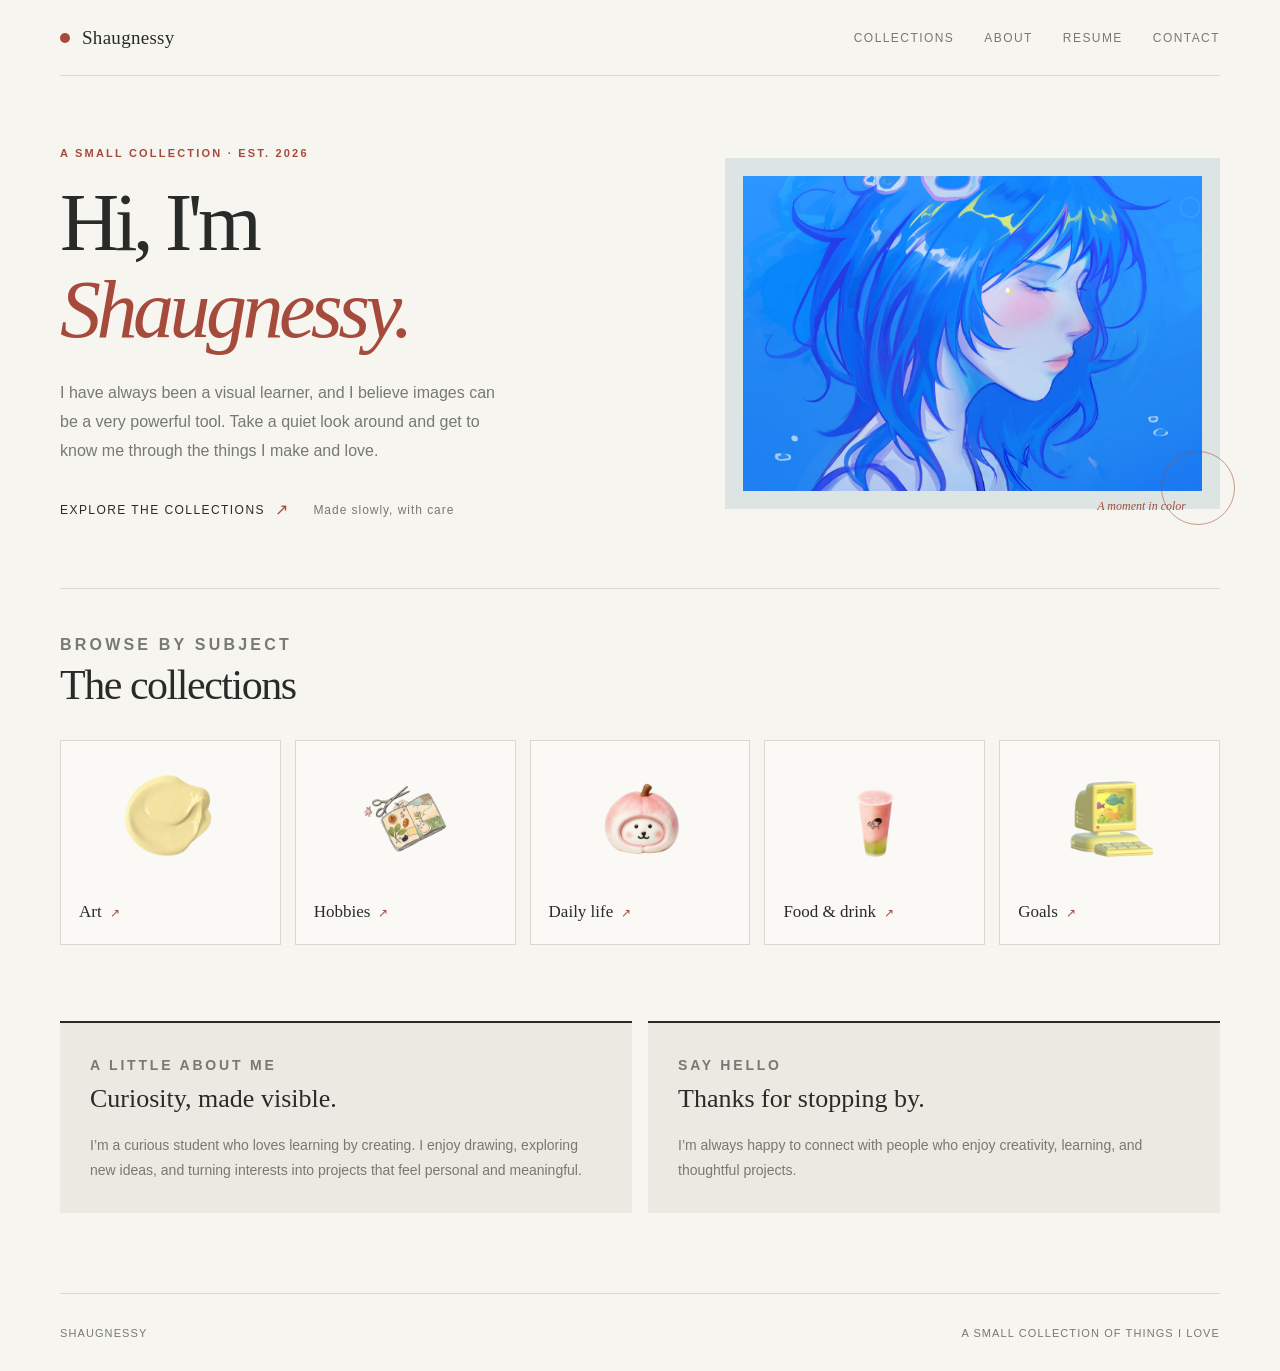
==== commit 07d9bff0: "Reorganzed files for images and added written reflections" ====
--- a/index.html
+++ b/index.html
@@ -14,6 +14,7 @@
             <ul class="nav-links">
                 <li><a href="#projects">Collections</a></li>
                 <li><a href="#about">About</a></li>
+                <li><a href="resume.html">Resume</a></li>
                 <li><a href="#contact">Contact</a></li>
             </ul>
         </nav>
@@ -32,7 +33,7 @@
                     </div>
                 </div>
                 <div class="hero-art">
-                    <img src="Illustration185.jpg" alt="A featured illustration from Shaugnessy's collection" />
+                    <img src="images/Illustration185.jpg" alt="A featured illustration from Shaugnessy's collection" />
                     <p class="art-caption">A moment in color</p>
                 </div>
             </section>
@@ -44,23 +45,23 @@
                 </div>
                 <div class="gallery-icon-grid">
                     <a class="gallery-icon-card" href="art-gallery.html">
-                        <img src="brushes.png" alt="" class="gallery-icon-image" />
+                        <img src="images/brushes.png" alt="" class="gallery-icon-image" />
                         <span class="gallery-label">Art</span>
                     </a>
                     <a class="gallery-icon-card" href="hobby-gallery.html">
-                        <img src="lion-dance.png" alt="" class="gallery-icon-image" />
+                        <img src="images/lion-dance.png" alt="" class="gallery-icon-image" />
                         <span class="gallery-label">Hobbies</span>
                     </a>
                     <a class="gallery-icon-card" href="daily-life-gallery.html">
-                        <img src="seal.png" alt="" class="gallery-icon-image" />
+                        <img src="images/seal.png" alt="" class="gallery-icon-image" />
                         <span class="gallery-label">Daily life</span>
                     </a>
                     <a class="gallery-icon-card" href="bubble-tea-gallery.html">
-                        <img src="bubble-tea.png" alt="" class="gallery-icon-image" />
+                        <img src="images/bubble-tea.png" alt="" class="gallery-icon-image" />
                         <span class="gallery-label">Food &amp; drink</span>
                     </a>
                     <a class="gallery-icon-card" href="goals-gallery.html">
-                        <img src="computer-fish.png" alt="" class="gallery-icon-image" />
+                        <img src="images/computer-fish.png" alt="" class="gallery-icon-image" />
                         <span class="gallery-label">Goals</span>
                     </a>
                 </div>
--- a/shaugnessy.css
+++ b/shaugnessy.css
@@ -321,6 +321,58 @@
     padding: 76px 0 92px;
 }
 
+.resume-page {
+    width: min(940px, calc(100% - 64px));
+    margin: 0 auto;
+    padding: 76px 0 92px;
+}
+
+.resume-heading {
+    margin-bottom: 30px;
+    display: flex;
+    align-items: flex-end;
+    justify-content: space-between;
+    gap: 24px;
+}
+
+.resume-heading h1 {
+    margin: 0;
+    font-size: clamp(38px, 5vw, 60px);
+    letter-spacing: -0.035em;
+    line-height: 1.2;
+}
+
+.resume-heading p {
+    max-width: 550px;
+    margin: 14px 0 0;
+    color: var(--muted);
+}
+
+.resume-download {
+    flex: 0 0 auto;
+    padding: 12px 16px;
+    border: 1px solid var(--line);
+    color: var(--ink);
+    font-size: 11px;
+    letter-spacing: 0.1em;
+    text-decoration: none;
+    text-transform: uppercase;
+    transition: border-color 180ms ease, color 180ms ease;
+}
+
+.resume-download:hover {
+    border-color: var(--red);
+    color: var(--red);
+}
+
+.resume-viewer {
+    width: 100%;
+    height: min(78vh, 1050px);
+    min-height: 520px;
+    border: 1px solid var(--line);
+    background: var(--white);
+}
+
 .gallery-page .section-heading {
     max-width: 640px;
     margin-bottom: 42px;
@@ -377,6 +429,69 @@
     color: var(--muted);
     font-size: 13px;
     line-height: 1.6;
+}
+
+.hobby-story-card {
+    align-self: start;
+    grid-column: 1 / -1;
+    border: 1px solid var(--line);
+    background: var(--white);
+}
+
+.hobby-story-card .portfolio-info {
+    padding: 22px;
+}
+
+.hobby-story-card .section-kicker {
+    margin-bottom: 12px;
+}
+
+.hobby-story-details {
+    margin-top: 20px;
+    border-top: 1px solid var(--line);
+}
+
+.hobby-story-details summary {
+    padding: 14px 0 2px;
+    color: var(--red);
+    font-size: 11px;
+    font-weight: 600;
+    letter-spacing: 0.1em;
+    list-style: none;
+    text-transform: uppercase;
+    cursor: pointer;
+}
+
+.hobby-story-details summary::-webkit-details-marker {
+    display: none;
+}
+
+.hobby-story-details summary::after {
+    margin-left: 8px;
+    content: "+";
+    font-size: 16px;
+}
+
+.hobby-story-details[open] summary::after {
+    content: "−";
+}
+
+.hobby-story-details summary:focus-visible {
+    outline: 2px solid var(--red);
+    outline-offset: 4px;
+}
+
+.essay-copy p {
+    margin: 14px 0 0;
+    color: var(--muted);
+    font-size: 13px;
+    line-height: 1.8;
+}
+
+.hobby-story-details[open] .essay-copy {
+    display: grid;
+    grid-template-columns: repeat(2, minmax(0, 1fr));
+    column-gap: 32px;
 }
 
 .site-footer {
@@ -561,12 +676,32 @@
         padding: 54px 0 64px;
     }
 
+    .resume-page {
+        width: min(100% - 36px, 940px);
+        padding: 54px 0 64px;
+    }
+
+    .resume-heading {
+        align-items: flex-start;
+        flex-direction: column;
+        gap: 20px;
+    }
+
+    .resume-viewer {
+        height: 72vh;
+        min-height: 420px;
+    }
+
     .gallery-page .section-heading {
         margin-bottom: 30px;
     }
 
     .portfolio-grid {
         gap: 24px 12px;
+    }
+
+    .hobby-story-details[open] .essay-copy {
+        grid-template-columns: 1fr;
     }
 
     .portfolio-card img {
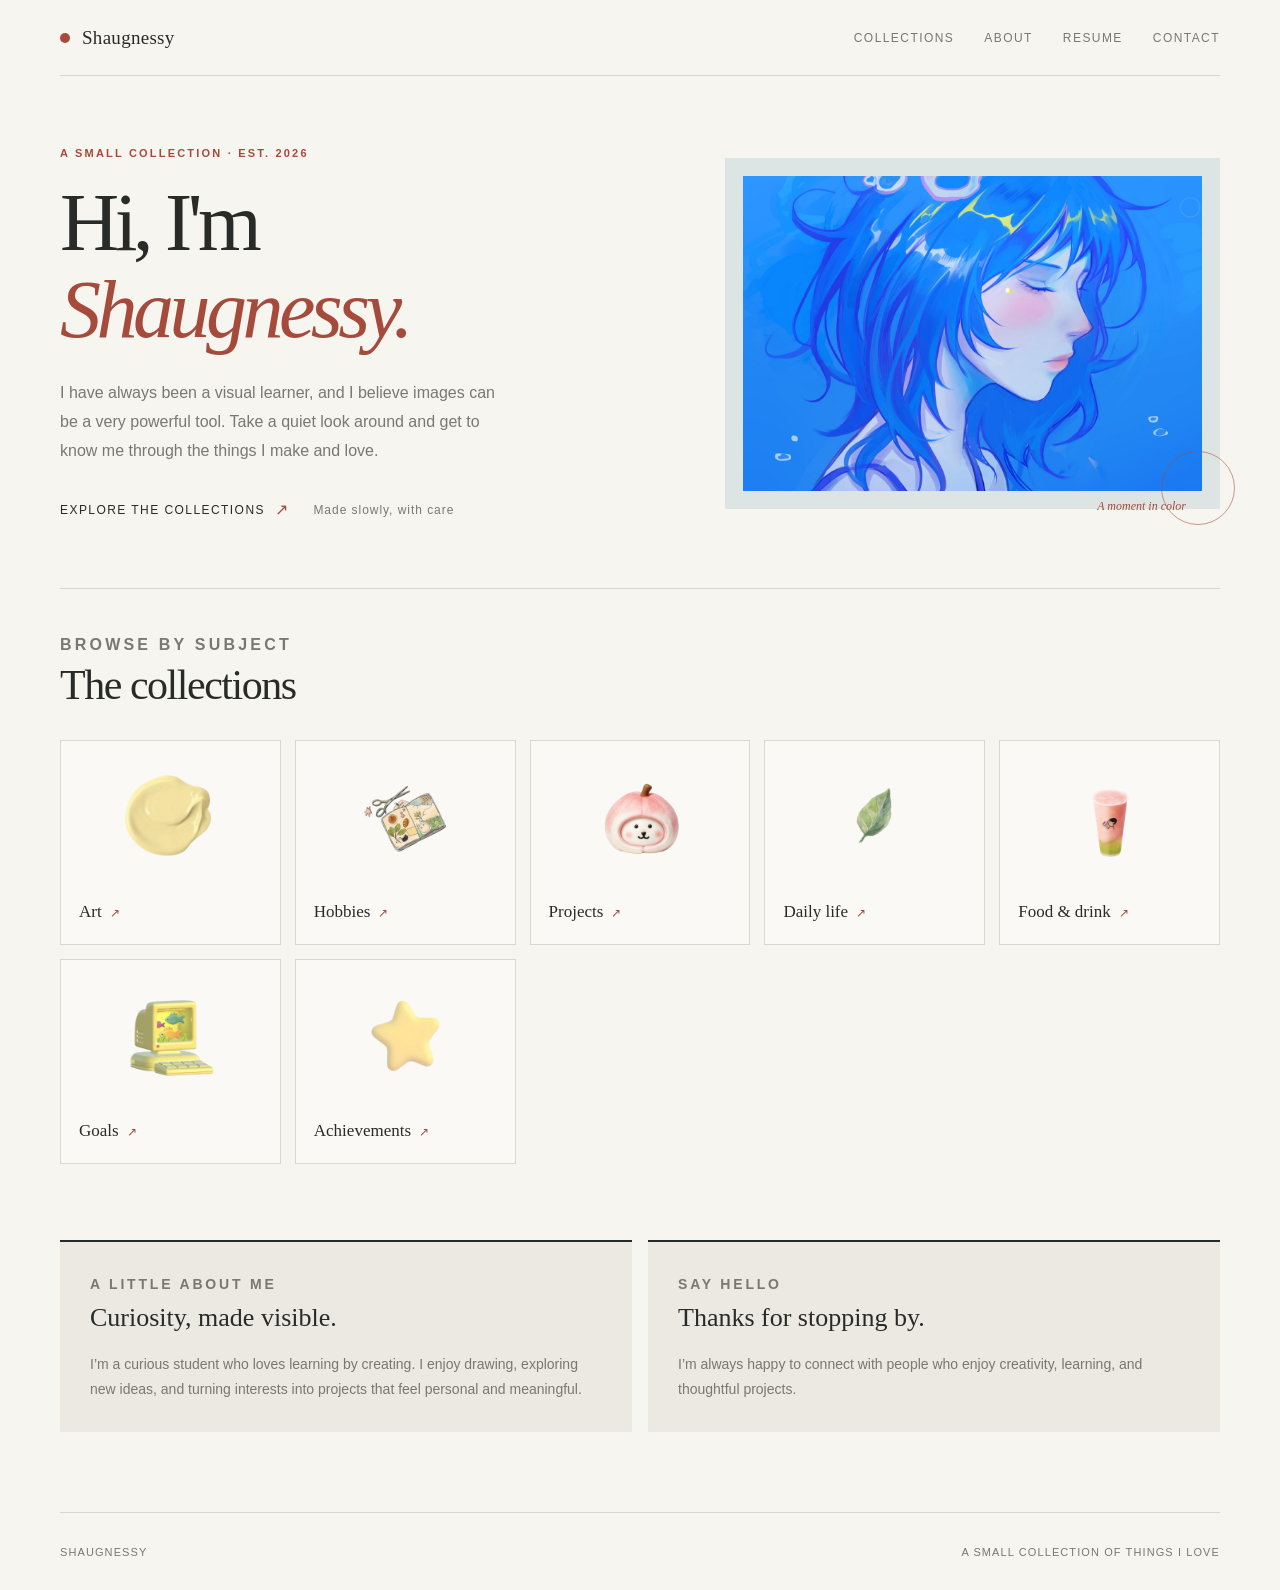
==== commit 9319fed8: "Added more images" ====
--- a/index.html
+++ b/index.html
@@ -52,8 +52,12 @@
                         <img src="images/lion-dance.png" alt="" class="gallery-icon-image" />
                         <span class="gallery-label">Hobbies</span>
                     </a>
+                    <a class="gallery-icon-card" href="projects-gallery.html">
+                        <img src="images/seal.png" alt="" class="gallery-icon-image" />
+                        <span class="gallery-label">Projects</span>
+                    </a>
                     <a class="gallery-icon-card" href="daily-life-gallery.html">
-                        <img src="images/seal.png" alt="" class="gallery-icon-image" />
+                        <img src="images/leaf.png" alt="" class="gallery-icon-image" />
                         <span class="gallery-label">Daily life</span>
                     </a>
                     <a class="gallery-icon-card" href="bubble-tea-gallery.html">
@@ -63,6 +67,10 @@
                     <a class="gallery-icon-card" href="goals-gallery.html">
                         <img src="images/computer-fish.png" alt="" class="gallery-icon-image" />
                         <span class="gallery-label">Goals</span>
+                    </a>
+                    <a class="gallery-icon-card" href="achievements-gallery.html">
+                        <img src="images/star.png" alt="" class="gallery-icon-image" />
+                        <span class="gallery-label">Achievements</span>
                     </a>
                 </div>
             </section>
--- a/shaugnessy.css
+++ b/shaugnessy.css
@@ -429,6 +429,47 @@
     color: var(--muted);
     font-size: 13px;
     line-height: 1.6;
+}
+
+.achievement-card {
+    border: 1px solid var(--line);
+    background: var(--white);
+}
+
+.achievement-card .section-kicker {
+    margin-bottom: 12px;
+}
+
+.daily-life-grid {
+    display: grid;
+    grid-template-columns: repeat(3, minmax(0, 1fr));
+    gap: 18px;
+}
+
+.daily-life-grid img {
+    width: 100%;
+    height: 320px;
+    object-fit: cover;
+    background: var(--paper-deep);
+}
+
+@media (max-width: 850px) {
+    .daily-life-grid {
+        grid-template-columns: repeat(2, minmax(0, 1fr));
+    }
+}
+
+@media (max-width: 600px) {
+    .daily-life-grid {
+        grid-template-columns: 1fr;
+        gap: 14px;
+    }
+
+    .daily-life-grid img {
+        height: auto;
+        max-height: 440px;
+        object-fit: contain;
+    }
 }
 
 .hobby-story-card {
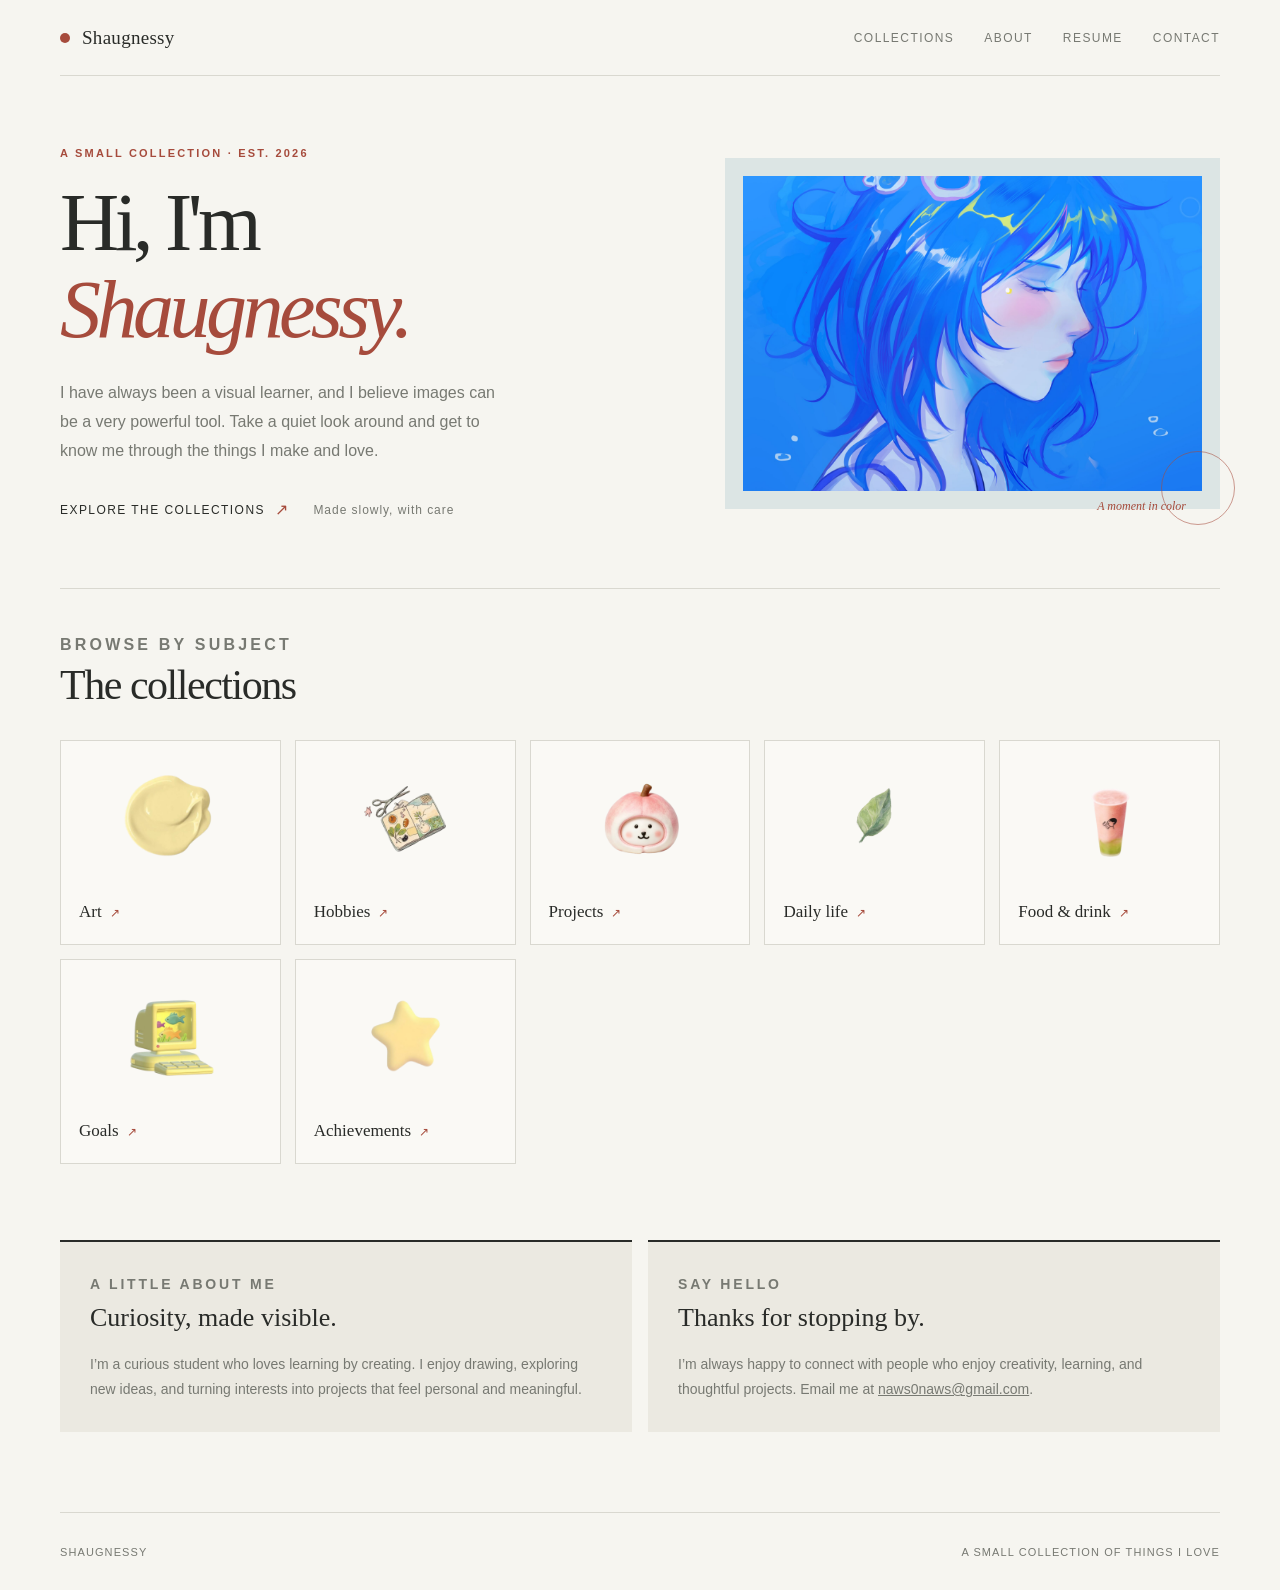
==== commit 32b4791c: "Added more images to the project" ====
--- a/index.html
+++ b/index.html
@@ -84,7 +84,7 @@
                 <section id="contact" class="info-panel">
                     <p class="section-kicker">Say hello</p>
                     <h2>Thanks for stopping by.</h2>
-                    <p>I’m always happy to connect with people who enjoy creativity, learning, and thoughtful projects.</p>
+                    <p>I’m always happy to connect with people who enjoy creativity, learning, and thoughtful projects. Email me at <a href="mailto:naws0naws@gmail.com">naws0naws@gmail.com</a>.</p>
                 </section>
             </div>
         </main>
